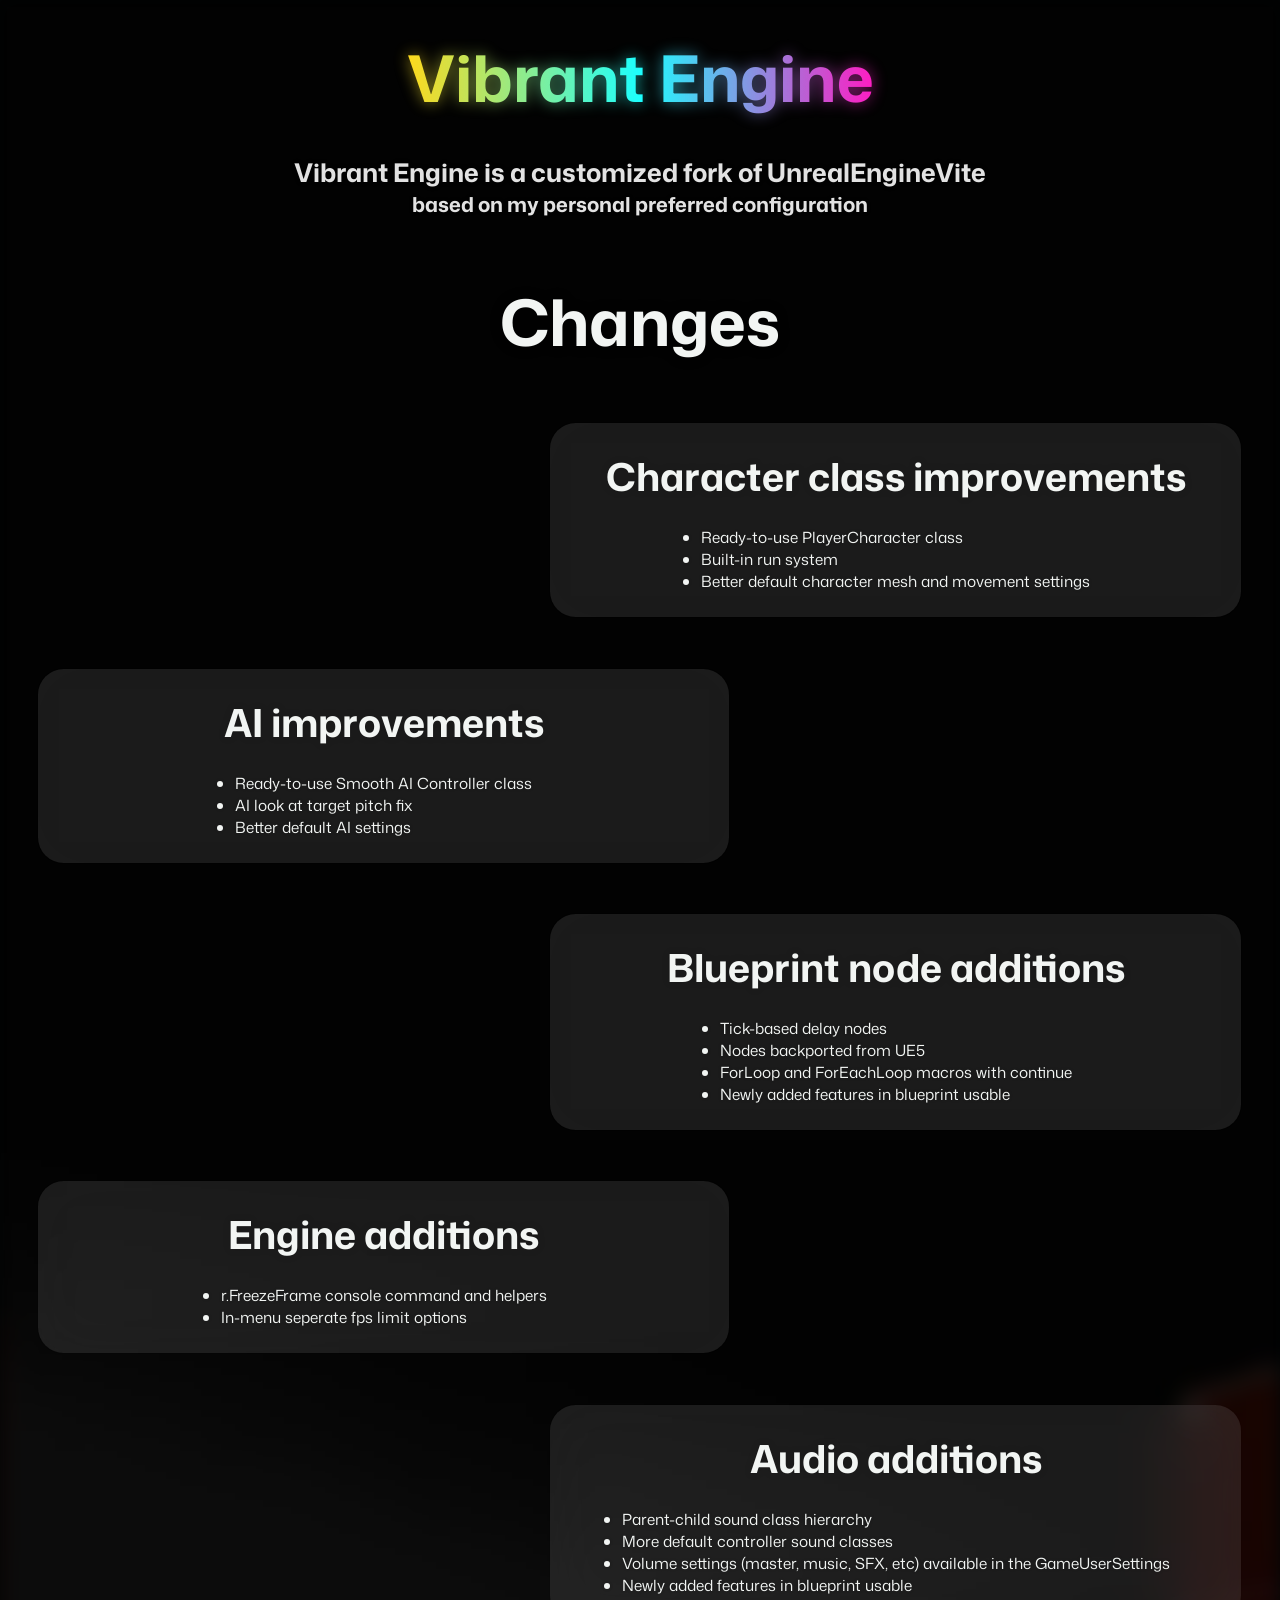
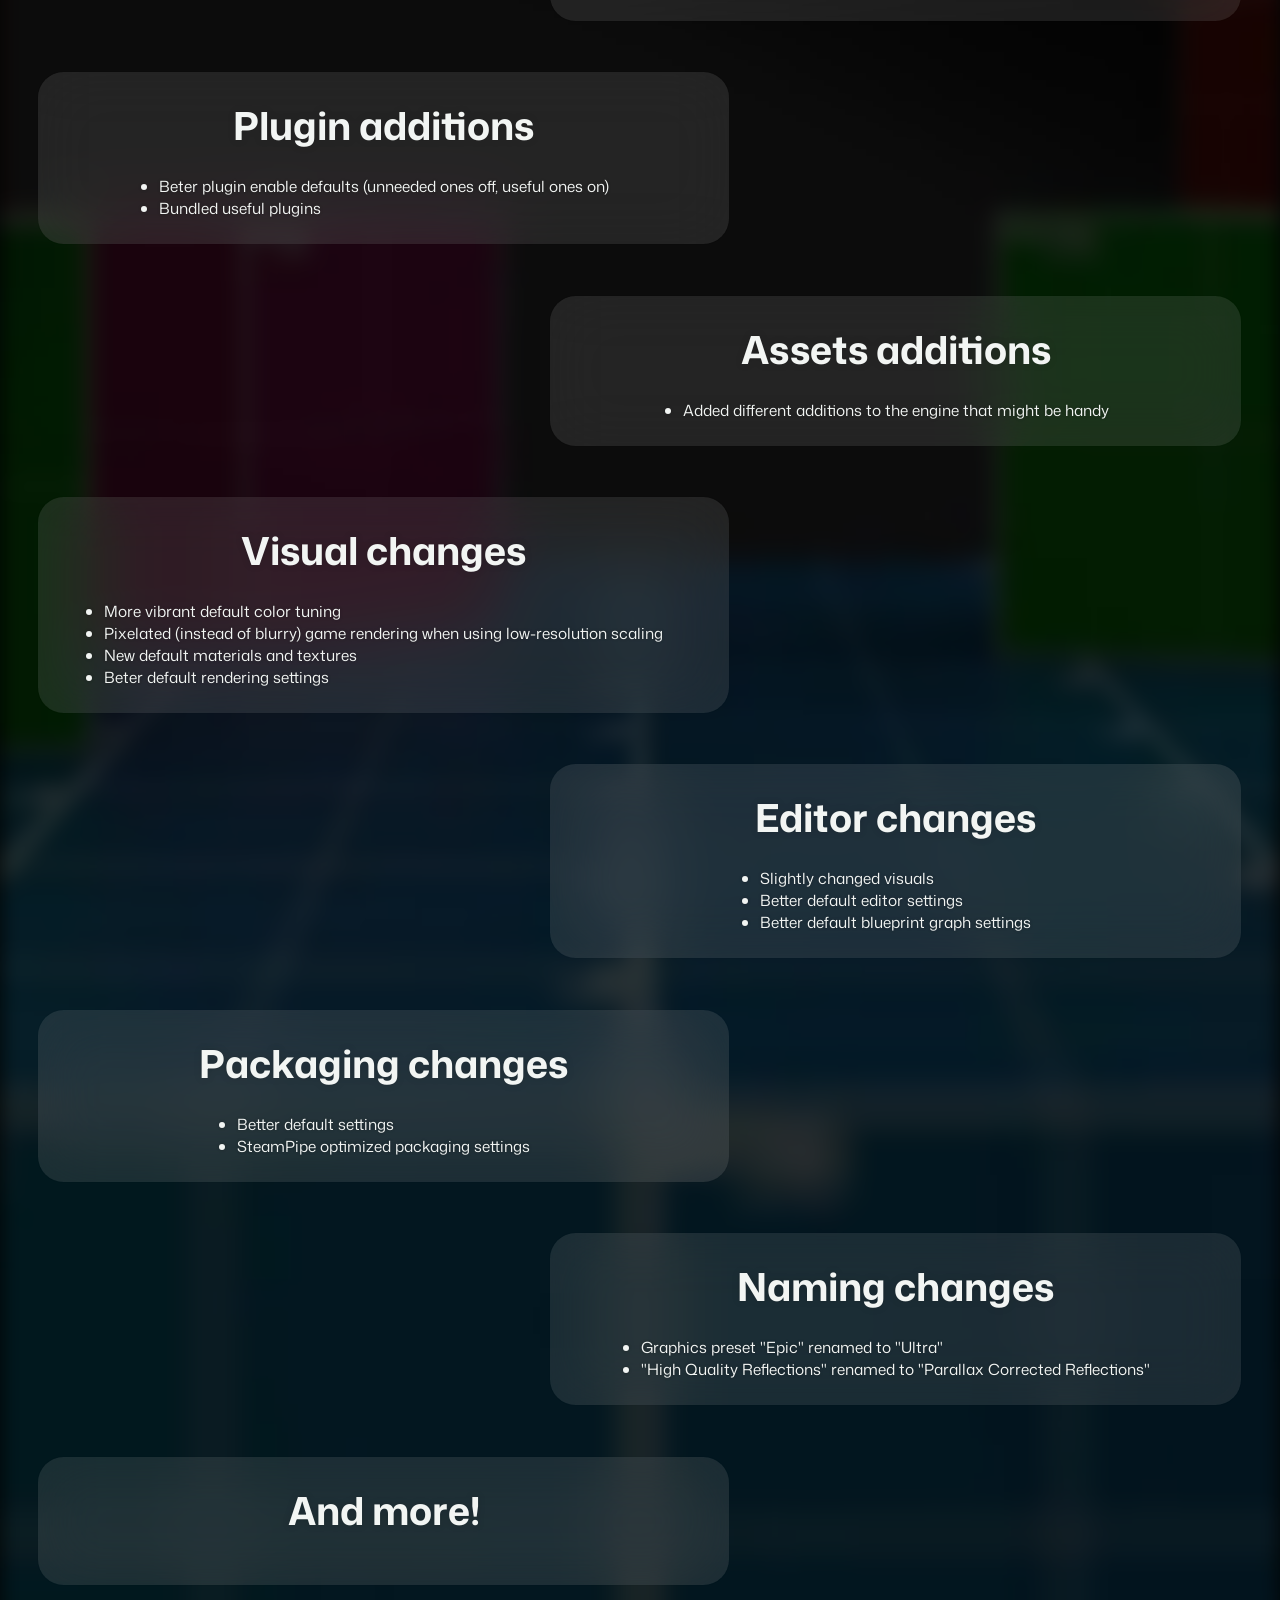
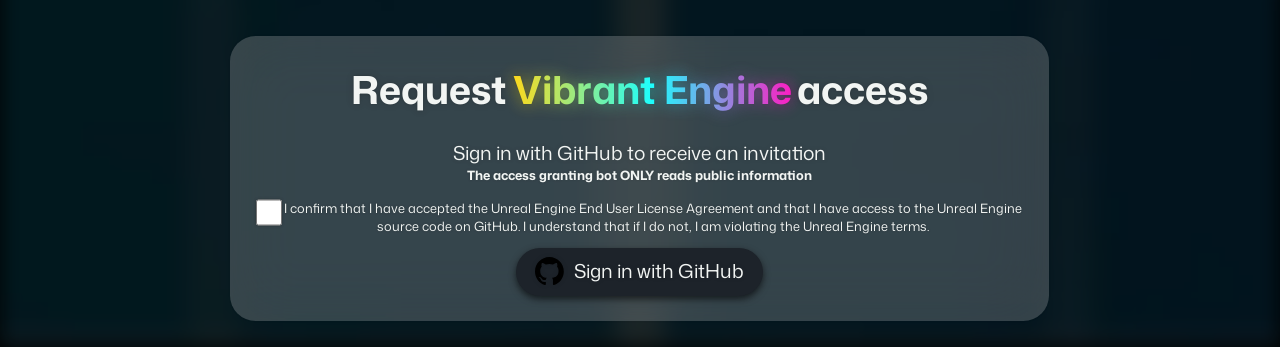
==== index.html @ f50e4d3b "boxes visual changes" ====
<!DOCTYPE html>
<html lang="en">
<head>
  <meta charset="utf-8">
  <meta name="viewport" content="width=device-width, initial-scale=1">
  <title>Request Vibrant Engine access</title>

  <link rel="preconnect" href="https://fonts.googleapis.com">
  <link rel="preconnect" href="https://fonts.gstatic.com" crossorigin>
  <link href="https://fonts.googleapis.com/css2?family=Mona+Sans:ital,wght@0,200..900;1,200..900&display=swap" rel="stylesheet">

  <link rel="stylesheet" href="assets/css/main.css" media="all">
</head>
<body style="background-color: #010303;">
  <div id="backgroundindex" class="background"></div>

  <h1 class="special">Vibrant Engine</h1>
  <h3>Vibrant Engine is a customized fork of UnrealEngineVite</h3>
  <h4>based on my personal preferred configuration</h4>

  <h1>Changes</h1>

  <div class="glass">
    <h2>Character class improvements</h2>
    <ul>
      <li>Ready-to-use PlayerCharacter class</li>
      <li>Built-in run system</li>
      <li>Better default character mesh and movement settings</li>
    </ul>
  </div>

  <div class="glass">
    <h2>AI improvements</h2>
    <ul>
      <li>Ready-to-use Smooth AI Controller class</li>
      <li>AI look at target pitch fix</li>
      <li>Better default AI settings</li>
    </ul>
  </div>

  <div class="glass">
    <h2>Blueprint node additions</h2>
    <ul>
      <li>Tick-based delay nodes</li>
      <li>Nodes backported from UE5</li>
      <li>ForLoop and ForEachLoop macros with continue</li>
      <li>Newly added features in blueprint usable</li>
    </ul>
  </div>

  <div class="glass">
    <h2>Engine additions</h2>
    <ul>
      <li>r.FreezeFrame console command and helpers</li>
      <li>In-menu seperate fps limit options</li>
    </ul>
  </div>

  <div class="glass">
    <h2>Audio additions</h2>
    <ul>
      <li>Parent-child sound class hierarchy</li>
      <li>More default controller sound classes</li>
      <li>Volume settings (master, music, SFX, etc) available in the GameUserSettings</li>
      <li>Newly added features in blueprint usable</li>
    </ul>
  </div>

  <div class="glass">
    <h2>Plugin additions</h2>
    <ul>
      <li>Beter plugin enable defaults (unneeded ones off, useful ones on)</li>
      <li>Bundled useful plugins</li>
    </ul>
  </div>

  <div class="glass">
    <h2>Assets additions</h2>
    <ul>
      <li>Added different additions to the engine that might be handy</li>
    </ul>
  </div>

  <div class="glass">
    <h2>Visual changes</h2>
    <ul>
      <li>More vibrant default color tuning</li>
      <li>Pixelated (instead of blurry) game rendering when using low-resolution scaling</li>
      <li>New default materials and textures</li>
      <li>Beter default rendering settings</li>
    </ul>
  </div>

  <div class="glass">
    <h2>Editor changes</h2>
    <ul>
      <li>Slightly changed visuals</li>
      <li>Better default editor settings</li>
      <li>Better default blueprint graph settings</li>
    </ul>
  </div>

  <div class="glass">
    <h2>Packaging changes</h2>
    <ul>
      <li>Better default settings</li>
      <li>SteamPipe optimized packaging settings</li>
    </ul>
  </div>

  <div class="glass">
    <h2>Naming changes</h2>
    <ul>
      <li>Graphics preset "Epic" renamed to "Ultra"</li>
      <li>"High Quality Reflections" renamed to "Parallax Corrected Reflections"</li>
    </ul>
  </div>

  <div class="glass">
    <h2>And more!</h2>
  </div>

  <div class="glass">
    <div class="titlerow">
      <h2>Request</h2>
      <h2 class="special">Vibrant Engine</h2>
      <h2>access</h2>
    </div>

    <p id="status">Sign in with GitHub to receive an invitation</p>
    <h5>The access granting bot ONLY reads public information</h5>

    <label class="eula-label">
      <input type="checkbox" id="eula">
      I confirm that I have accepted the Unreal Engine End User License Agreement
      and that I have access to the Unreal Engine source code on GitHub. I understand
      that if I do not, I am violating the Unreal Engine terms.
    </label>

    <button id="login">
      <svg class="githubicon" viewBox="0 0 96 96" aria-hidden="true">
        <path fill-rule="evenodd" clip-rule="evenodd" d="M48 0C21.49 0 0 21.49 0 48c0 21.21 13.75 39.2 32.82 45.55 2.4 0.44 3.28-1.04 3.28-2.31 0-1.14-0.04-4.17-0.07-8.19-13.35 2.9-16.17-6.44-16.17-6.44-2.18-5.55-5.33-7.03-5.33-7.03-4.36-2.98 0.33-2.92 0.33-2.92 4.82 0.34 7.36 4.95 7.36 4.95 4.28 7.34 11.23 5.22 13.97 3.99 0.43-3.1 1.67-5.22 3.04-6.42-10.66-1.21-21.87-5.33-21.87-23.73 0-5.24 1.87-9.53 4.94-12.89-0.49-1.21-2.14-6.1 0.47-12.71 0 0 4.03-1.29 13.2 4.92 3.83-1.07 7.94-1.6 12.02-1.62 4.08 0.02 8.19 0.55 12.02 1.62 9.16-6.21 13.18-4.92 13.18-4.92 2.62 6.61 0.97 11.5 0.48 12.71 3.08 3.36 4.93 7.65 4.93 12.89 0 18.45-11.23 22.5-21.92 23.69 1.72 1.48 3.26 4.41 3.26 8.89 0 6.42-0.06 11.6-0.06 13.18 0 1.28 0.86 2.78 3.3 2.3C82.26 87.19 96 69.2 96 48 96 21.49 74.51 0 48 0z"/>
      </svg>
      <span>Sign in with GitHub</span>
    </button>
  </div>

  <script src="assets/javascript/main.js"></script>
  <script src="assets/javascript/visuals.js"></script>
</body>
</html>
---- assets/css/main.css ----
:root {
    --background_blur: 10px;

    --glass_blur: 2.4em;
    --glass_opacity: 0.1;
    --glass_opacity_last: 0.2;

    --glass_offset: 20em;

    --main_color_white: #F2F5F3;
    --main_color_grey: #e2e2e2;
    --main_color_darkgrey: #1d232a;

    --main_title_size: 5em;
    --title_size: 3em;
    --subtitle_size: 2em;
    --tutorial_size: calc(var(--title_size) * 0.5);
    --button_size: calc(var(--title_size) * 0.5);

    --checkbox-size: 2em;
}

* {
    font-family: 'Mona Sans', 'Segoe UI', Roboto;
    text-align: center;
    color: var(--main_color_white);

    padding: 0;
    margin: 0;

    filter: drop-shadow(0 0 0.1em #00000020);
}

html {
    font-size: clamp(9px, 1vw, 16px);
}

body {
    display: flex;
    flex-direction: column;
    align-items: center;
    overflow-x: hidden;
}

h1 {
    font-size: var(--main_title_size);
    margin: calc(var(--main_title_size) * 0.1) 0;
    color: var(--main_color_white);
}

h2 {
    font-size: var(--title_size);
    margin-bottom: calc(var(--title_size) * 0.2);
}

h3 {
    font-size: var(--subtitle_size);
    color: var(--main_color_grey);
}

h4 {
    font-size: calc(var(--subtitle_size) * 0.8);
    color: var(--main_color_grey);
    margin-bottom: calc(var(--subtitle_size) * 0.6);
}

h5 {
    font-size: calc(var(--subtitle_size) * 0.5);
    padding-bottom: 1.2em;
}

ul {
    font-size: calc(var(--subtitle_size) * 0.6);
}

li {
    text-align: left;
}

.statusinformation {
    padding-bottom: 1.2em;
}

.titlerow {
    display: flex;
    flex-direction: row;
    flex-wrap: wrap;
    justify-content: center;
    gap: 0.4em;
}

.special {
    position: relative;
    display: inline-block;
    background: linear-gradient(90deg, #ffd91c, #1cffff, #ff1cc2);
    -webkit-background-clip: text;
    background-clip: text;
    -webkit-text-fill-color: transparent;
    color: transparent;
}

.special::before {
    content: "Vibrant Engine";
    position: absolute;
    inset: 0;
    z-index: -1;
    background: inherit;
    -webkit-background-clip: text;
    background-clip: text;
    -webkit-text-fill-color: transparent;
    color: transparent;
    filter: blur(8px);
    opacity: 0.6;
}

p {
    font-size: var(--tutorial_size);
}

.glass {
    display: flex;
    flex-direction: column;
    align-items: center;
    justify-content: center;

    width: min(50em, calc(100vw - 8em));
    padding: 2em;
    margin: 2em;

    border-radius: 2em;
    border: none;

    background: rgba(255, 255, 255, var(--glass_opacity));
    -webkit-backdrop-filter: blur(var(--glass_blur));
    backdrop-filter: blur(var(--glass_blur));

    --tiltX: 0deg;
    --tiltY: 0deg;
    --translateX: 0px;
    transform: translate(var(--translateX), 0) perspective(800px) rotateX(var(--tiltX)) rotateY(var(--tiltY));

    transition: all 0.1s;
}

.glass:nth-child(odd) {
    --translateX: calc(var(--glass_offset) * -1);
}

.glass:nth-child(even) {
    --translateX: var(--glass_offset);
}

.glass:last-of-type {
    --translateX: 0px;
    width: min(60em, calc(100vw - 8em));

    background: rgba(255, 255, 255, var(--glass_opacity_last));
}

.githubicon {
    height: var(--button_size);
    width: var(--button_size);
}

.button,
button {
    display: flex;
    flex-direction: row;

    gap: 0.5em;
    padding: 0.5em 1em;

    border-radius: 2em;
    border: none;

    cursor: pointer;
    
    font-size: var(--button_size);
    background: var(--main_color_darkgrey);

    transition: scale 0.2s, filter 0.2s;
    filter: drop-shadow(0 0.2em 0.2em #00000094);
}

.button:hover,
button:hover {
    scale: 0.98;
    filter: drop-shadow(0 0.1em 0.1em #00000094);
}

.background {
    position: fixed;
    top: 0;
    left: 0;
    z-index: -1;

    background-image: url('../images/background_splash.avif');
    background-repeat: no-repeat;

    filter: blur(var(--background_blur));
}

#backgroundindex {
    width: 100%;
    height: 100%;
    
    background-size: auto 100%;
    background-position: center top;

    animation: pan-background linear balance;
    animation-timeline: scroll(root);
}

#backgroundstatus {
    height: 100vh;
    width: 100vw;
    background-size: cover;
    background-position: center;
}

.eula-label {
    display: flex;
    align-items: flex-start;
    cursor: pointer;
    margin-bottom: 1em;
}

.eula-label input[type="checkbox"] {
    width: var(--checkbox-size);
    height: var(--checkbox-size);
    flex-shrink: 0;
    cursor: pointer;
}

@keyframes wave {
   50% {
      transform: scale(0.9);
   }
}

@keyframes pan-background {
    from {
        background-position: center top;
    }
    to {
        background-position: center bottom;
    }
}

@media (max-width: 900px) {
    .glass:nth-child(odd),
    .glass:nth-child(even) {
        transform: none;
    }
}
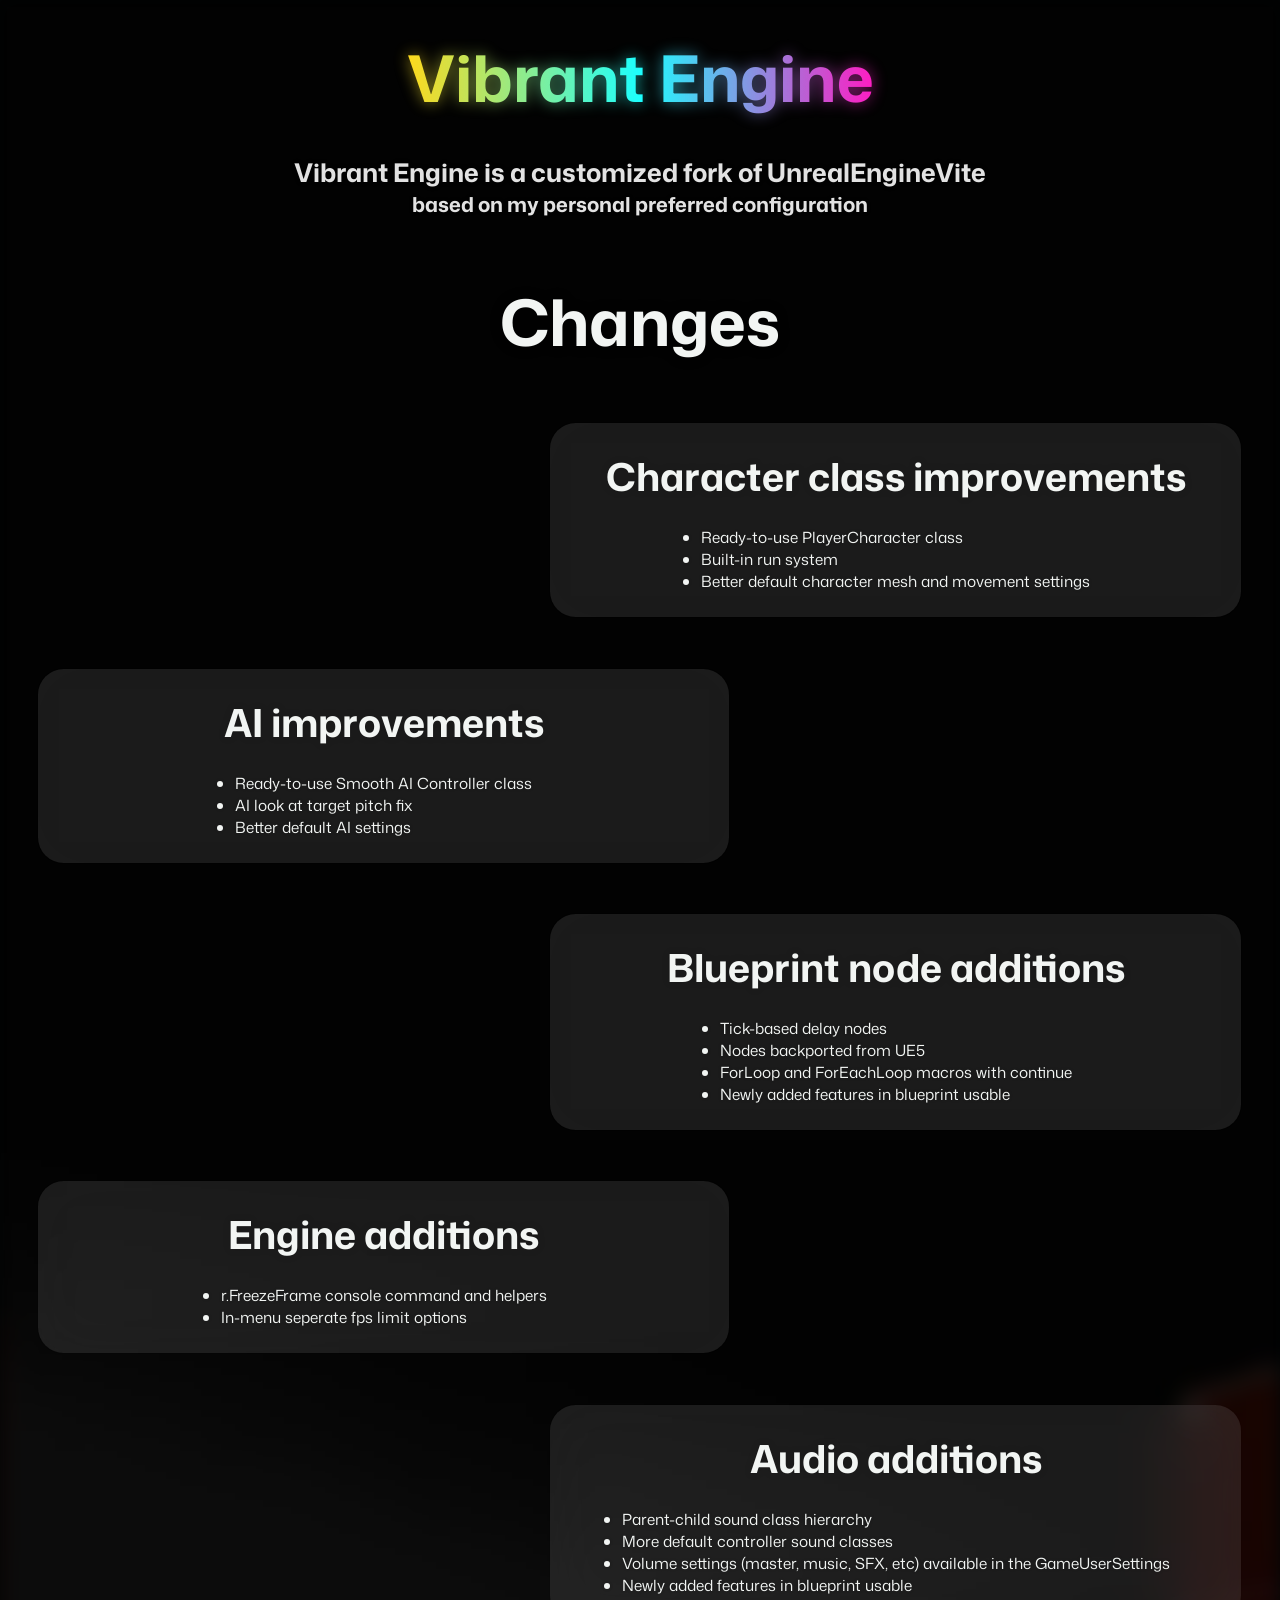
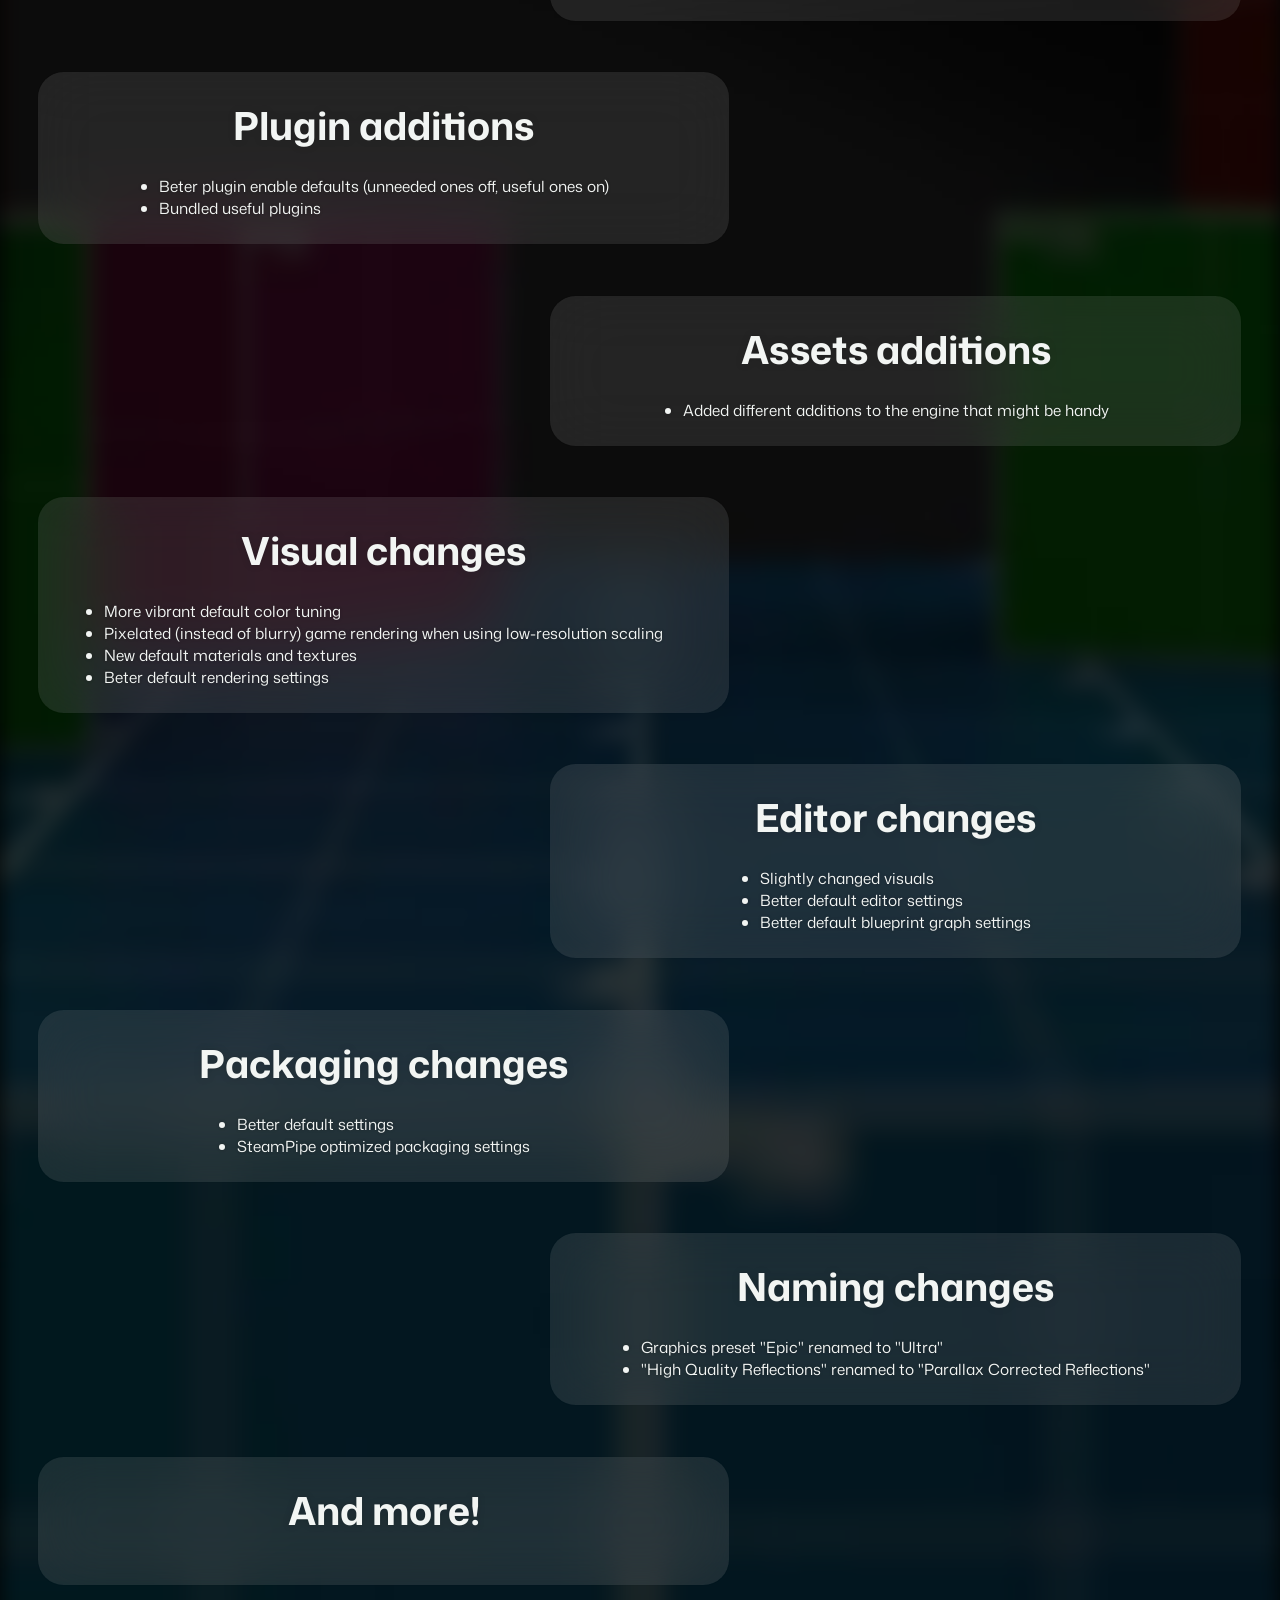
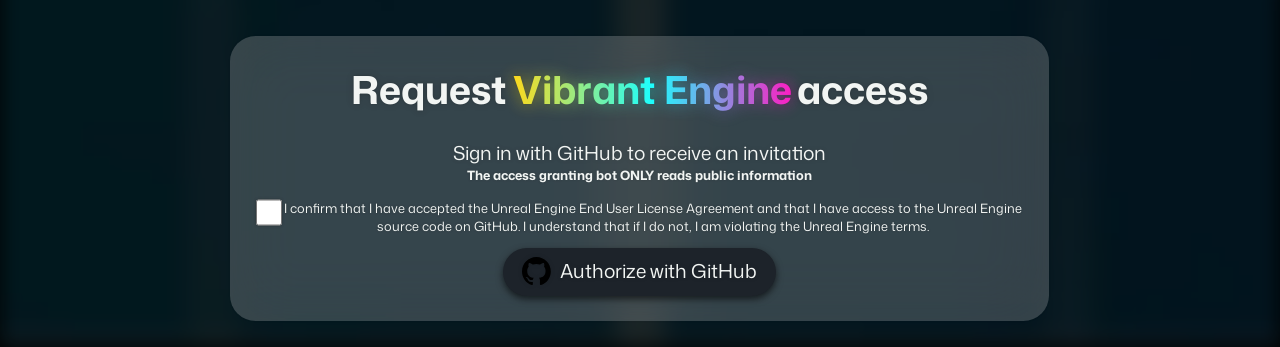
==== commit 4b882f31: "change wording" ====
--- a/index.html
+++ b/index.html
@@ -4,6 +4,13 @@
   <meta charset="utf-8">
   <meta name="viewport" content="width=device-width, initial-scale=1">
   <title>Request Vibrant Engine access</title>
+
+  <link rel="icon" type="image/png" href="assets/favicon/favicon-96x96.png" sizes="96x96" />
+  <link rel="icon" type="image/svg+xml" href="assets/favicon/favicon.svg" />
+  <link rel="shortcut icon" href="assets/favicon/favicon.ico" />
+  <link rel="apple-touch-icon" sizes="180x180" href="assets/favicon/apple-touch-icon.png" />
+  <meta name="apple-mobile-web-app-title" content="Vibrant Engine Access" />
+  <link rel="manifest" href="assets/favicon/site.webmanifest" />
 
   <link rel="preconnect" href="https://fonts.googleapis.com">
   <link rel="preconnect" href="https://fonts.gstatic.com" crossorigin>
@@ -141,7 +148,7 @@
       <svg class="githubicon" viewBox="0 0 96 96" aria-hidden="true">
         <path fill-rule="evenodd" clip-rule="evenodd" d="M48 0C21.49 0 0 21.49 0 48c0 21.21 13.75 39.2 32.82 45.55 2.4 0.44 3.28-1.04 3.28-2.31 0-1.14-0.04-4.17-0.07-8.19-13.35 2.9-16.17-6.44-16.17-6.44-2.18-5.55-5.33-7.03-5.33-7.03-4.36-2.98 0.33-2.92 0.33-2.92 4.82 0.34 7.36 4.95 7.36 4.95 4.28 7.34 11.23 5.22 13.97 3.99 0.43-3.1 1.67-5.22 3.04-6.42-10.66-1.21-21.87-5.33-21.87-23.73 0-5.24 1.87-9.53 4.94-12.89-0.49-1.21-2.14-6.1 0.47-12.71 0 0 4.03-1.29 13.2 4.92 3.83-1.07 7.94-1.6 12.02-1.62 4.08 0.02 8.19 0.55 12.02 1.62 9.16-6.21 13.18-4.92 13.18-4.92 2.62 6.61 0.97 11.5 0.48 12.71 3.08 3.36 4.93 7.65 4.93 12.89 0 18.45-11.23 22.5-21.92 23.69 1.72 1.48 3.26 4.41 3.26 8.89 0 6.42-0.06 11.6-0.06 13.18 0 1.28 0.86 2.78 3.3 2.3C82.26 87.19 96 69.2 96 48 96 21.49 74.51 0 48 0z"/>
       </svg>
-      <span>Sign in with GitHub</span>
+      <span>Authorize with GitHub</span>
     </button>
   </div>
 
--- a/assets/css/main.css
+++ b/assets/css/main.css
@@ -97,6 +97,12 @@
     background-clip: text;
     -webkit-text-fill-color: transparent;
     color: transparent;
+}
+
+.warning {
+    animation: warning-notify 0.5s both;
+    color: #f2311e;
+    filter: drop-shadow(0 0 0.2em #000000);
 }
 
 .special::before {
@@ -232,10 +238,11 @@
     cursor: pointer;
 }
 
-@keyframes wave {
-   50% {
-      transform: scale(0.9);
-   }
+@media (max-width: 900px) {
+    .glass:nth-child(odd),
+    .glass:nth-child(even) {
+        transform: none;
+    }
 }
 
 @keyframes pan-background {
@@ -247,9 +254,20 @@
     }
 }
 
-@media (max-width: 900px) {
-    .glass:nth-child(odd),
-    .glass:nth-child(even) {
-        transform: none;
-    }
-}
+@keyframes warning-notify {
+  0% {
+    transform: scale(1);
+  }
+  25% {
+    transform: scale(1.1);
+  }
+  50% {
+    transform: scale(1);
+  }
+  75% {
+    transform: scale(1.1);
+  }
+  100% {
+    transform: scale(1);
+  }
+}
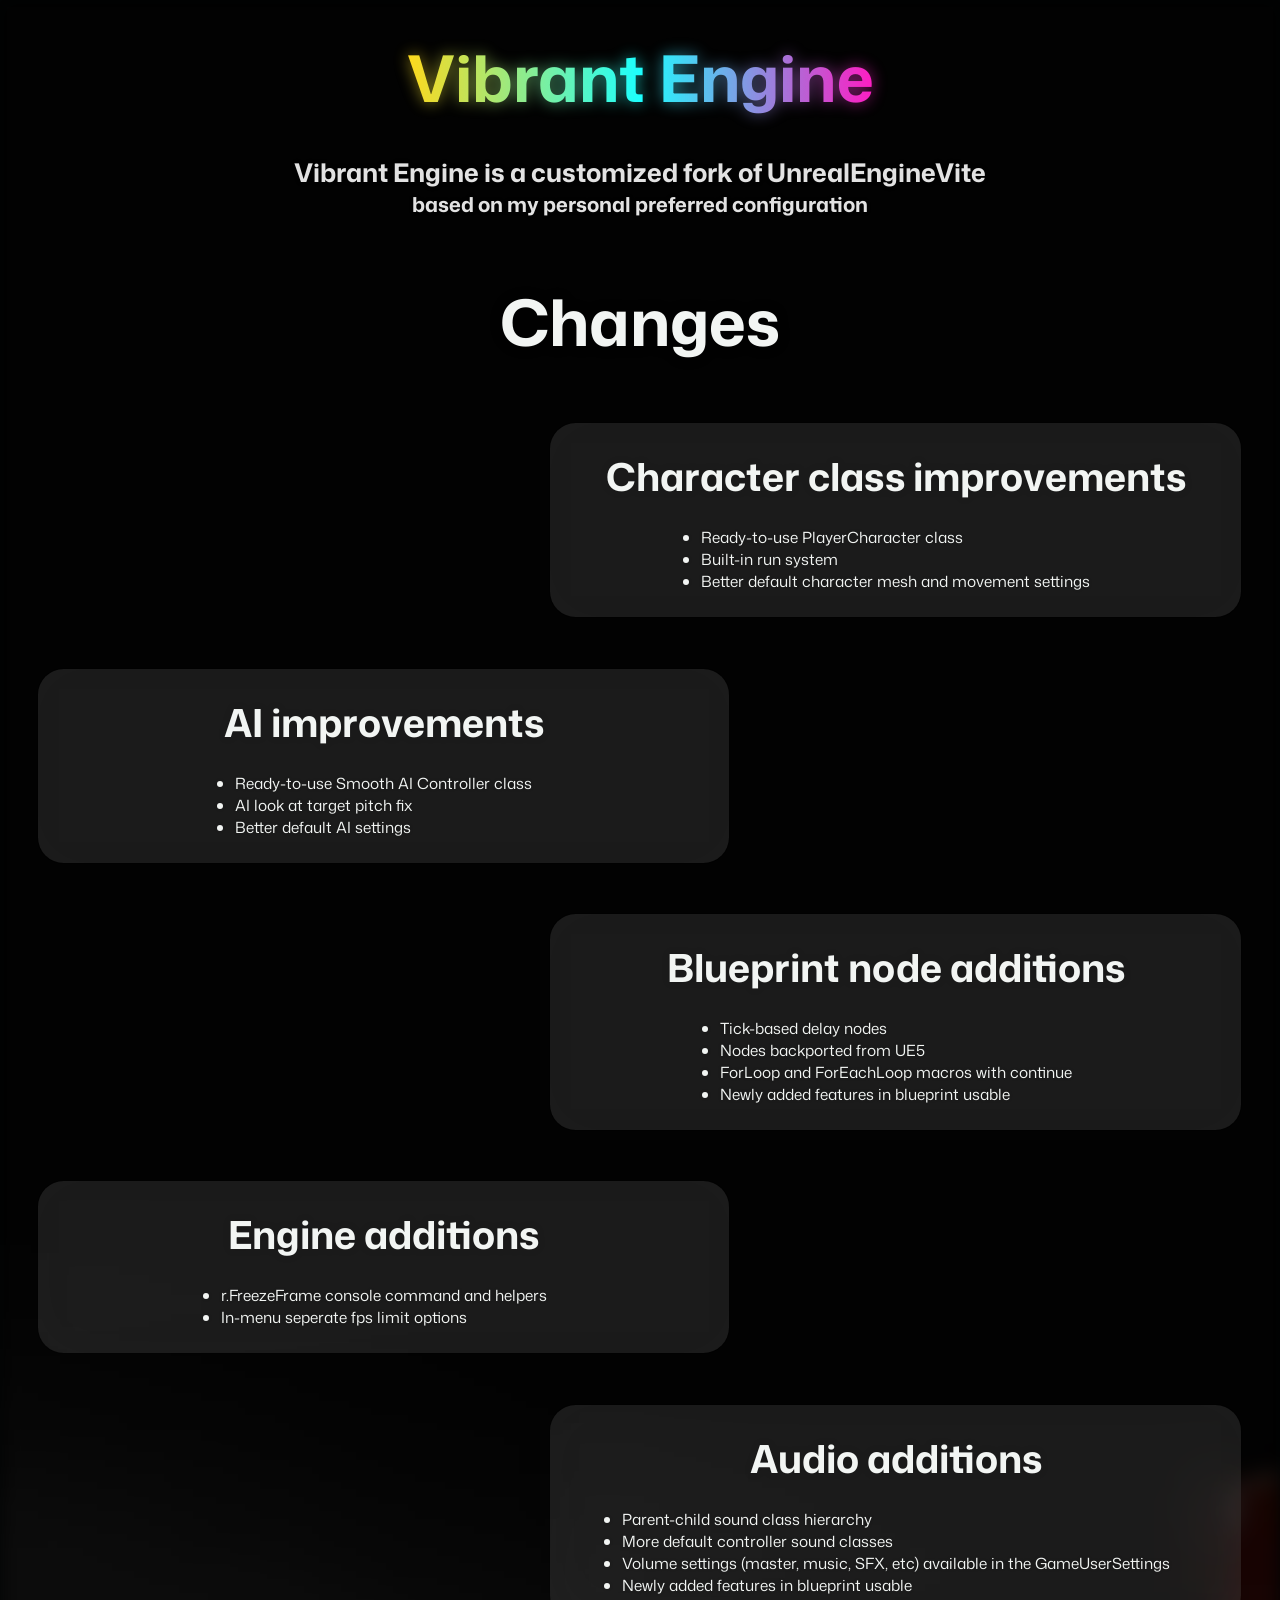
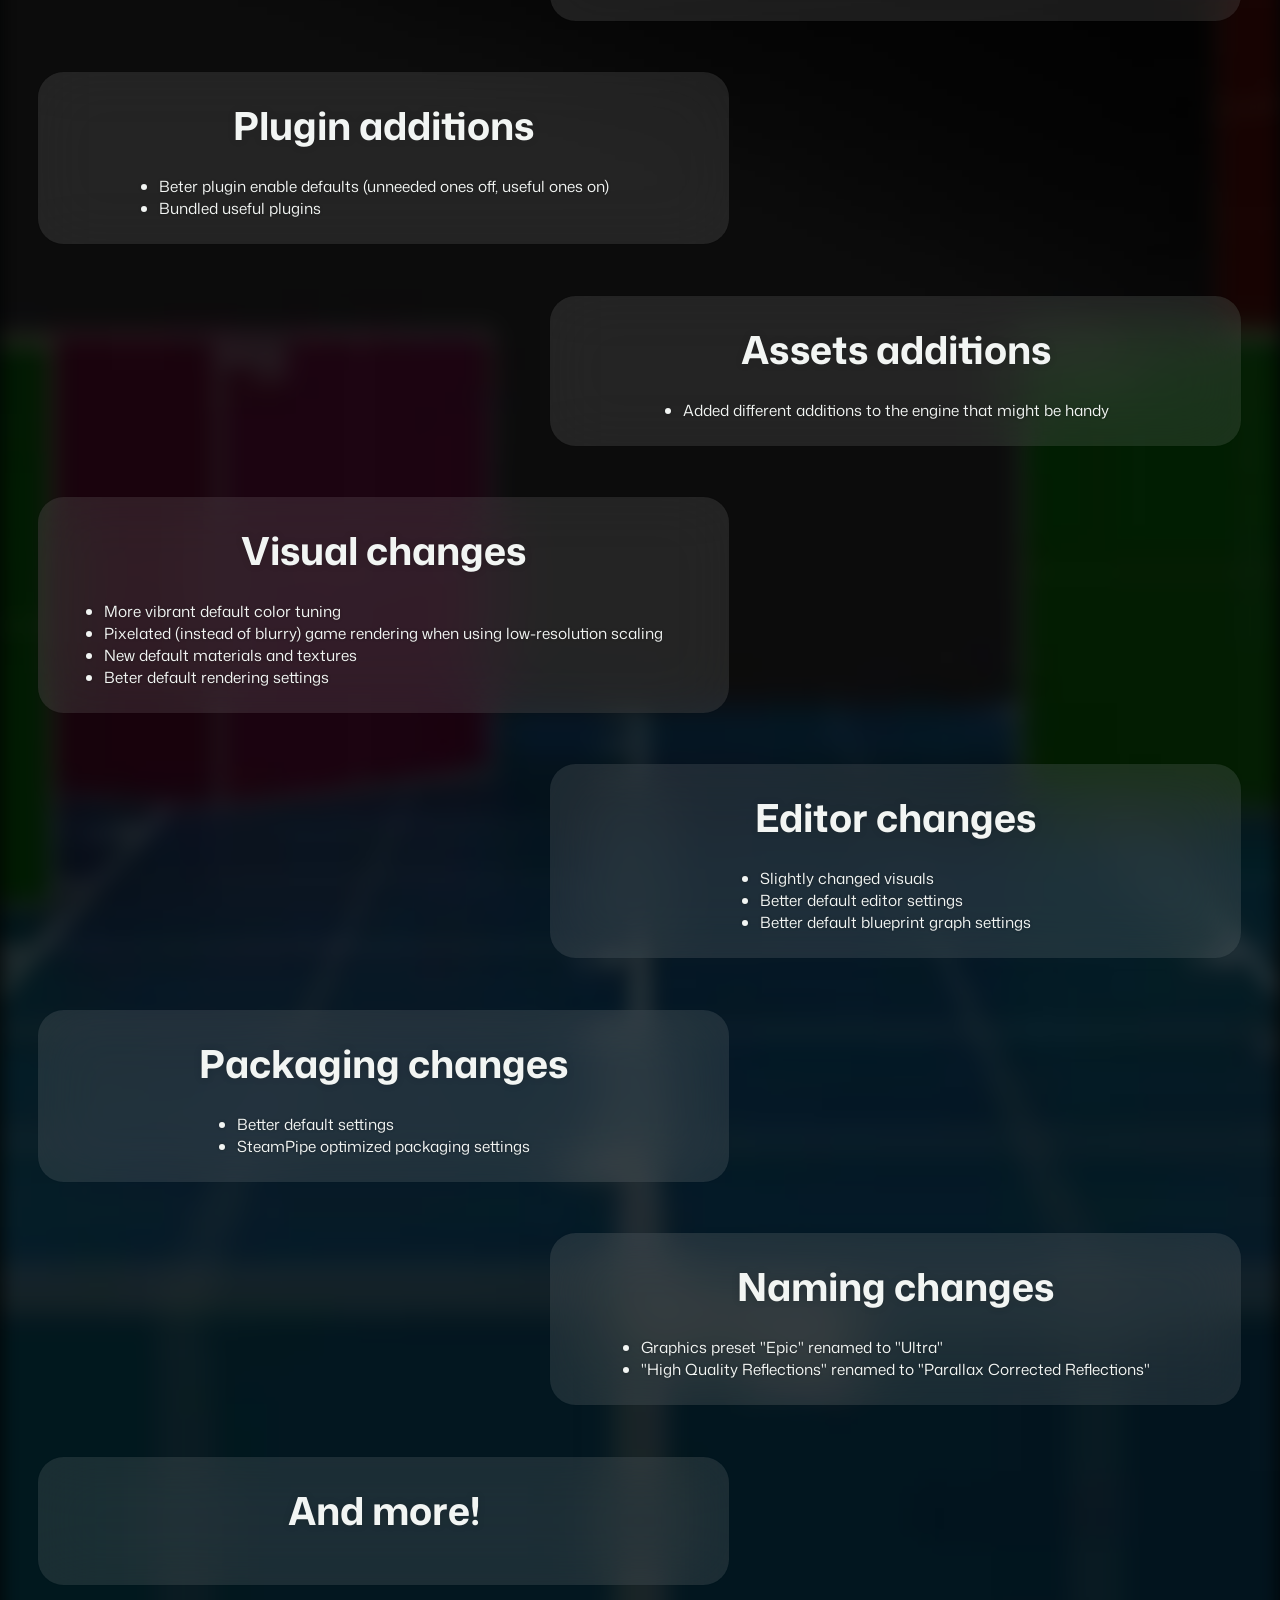
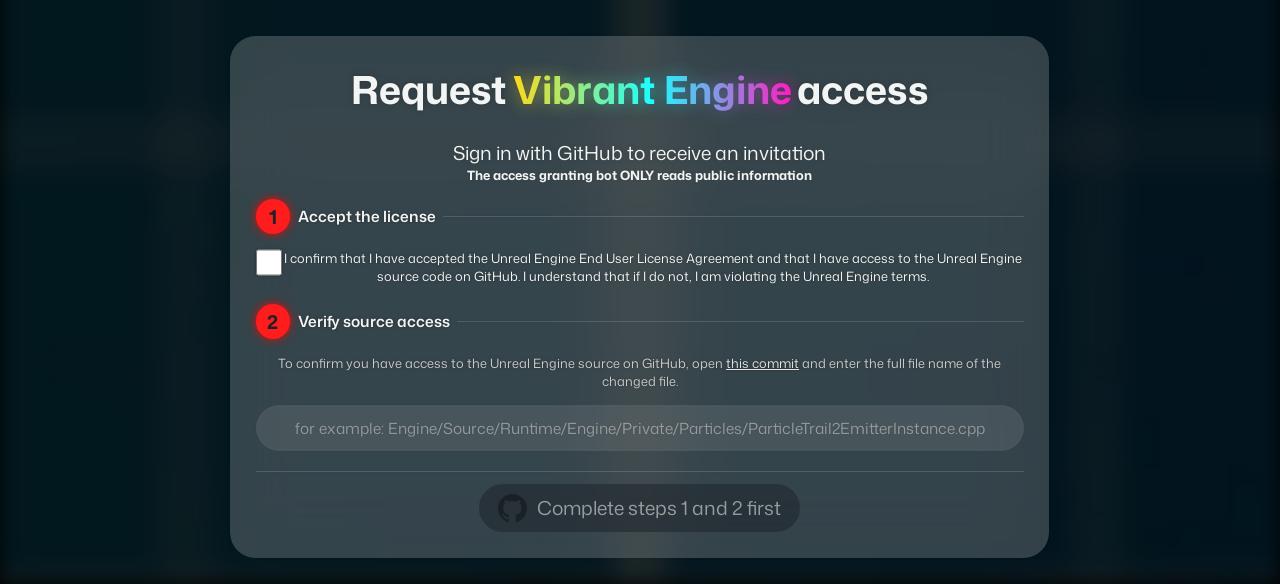
==== commit ad1dc7e4: "better verify" ====
--- a/index.html
+++ b/index.html
@@ -5,6 +5,12 @@
   <meta name="viewport" content="width=device-width, initial-scale=1">
   <title>Request Vibrant Engine access</title>
 
+  <meta name="description" content="Request access to Vibrant Engine, a fork of the UnrealEngineVite-PhysX Unreal Engine fork featuring multiple enhancements on UnrealEngineVite-PhysX based on my personal workflow and preferred settings.">
+  <meta name="keywords" content="Vibrant Engine, Unreal Engine fork, UE4, UE4.27, game development, game engine, blueprint nodes, UnrealEngineVite, ueVite, UnrealEngineVite-PhysX">
+  <meta name="author" content="Vibrant Pixels">
+
+  <link rel="canonical" href="https://vibrantpixls.github.io/VibrantEngineAccess/">
+
   <link rel="icon" type="image/png" href="assets/favicon/favicon-96x96.png" sizes="96x96" />
   <link rel="icon" type="image/svg+xml" href="assets/favicon/favicon.svg" />
   <link rel="shortcut icon" href="assets/favicon/favicon.ico" />
@@ -12,6 +18,17 @@
   <meta name="apple-mobile-web-app-title" content="Vibrant Engine Access" />
   <link rel="manifest" href="assets/favicon/site.webmanifest" />
 
+  <script type="application/ld+json">
+  {
+    "@context": "https://schema.org",
+    "@type": "SoftwareApplication",
+    "name": "Vibrant Engine",
+    "operatingSystem": "Windows",
+    "applicationCategory": "DeveloperApplication",
+    "description": "A fork of the UnrealEngineVite-PhysX Unreal Engine fork featuring multiple enhancements."
+  }
+  </script>
+
   <link rel="preconnect" href="https://fonts.googleapis.com">
   <link rel="preconnect" href="https://fonts.gstatic.com" crossorigin>
   <link href="https://fonts.googleapis.com/css2?family=Mona+Sans:ital,wght@0,200..900;1,200..900&display=swap" rel="stylesheet">
@@ -137,14 +154,39 @@
     <p id="status">Sign in with GitHub to receive an invitation</p>
     <h5>The access granting bot ONLY reads public information</h5>
 
-    <label class="eula-label">
-      <input type="checkbox" id="eula">
-      I confirm that I have accepted the Unreal Engine End User License Agreement
-      and that I have access to the Unreal Engine source code on GitHub. I understand
-      that if I do not, I am violating the Unreal Engine terms.
-    </label>
-
-    <button id="login">
+    <div class="step">
+      <div class="stepheader">
+        <span class="stepnumber">1</span>
+        <span class="steptitle">Accept the license</span>
+        <span class="stepline"></span>
+      </div>
+
+      <label class="eula-label">
+        <input type="checkbox" id="eula">
+        I confirm that I have accepted the Unreal Engine End User License Agreement
+        and that I have access to the Unreal Engine source code on GitHub. I understand
+        that if I do not, I am violating the Unreal Engine terms.
+      </label>
+    </div>
+
+    <div class="step">
+      <div class="stepheader">
+        <span class="stepnumber">2</span>
+        <span class="steptitle">Verify source access</span>
+        <span class="stepline"></span>
+      </div>
+
+      <p class="awnserP">
+        To confirm you have access to the Unreal Engine source on GitHub, open 
+        <a href="https://github.com/EpicGames/UnrealEngine/commit/abe6918faba1377669256b2d36d1e523b6a912b8" target="_blank" rel="noopener">this commit</a>
+        and enter the full file name of the changed file.
+      </p>
+      <input type="text" id="answer" autocomplete="off" placeholder="for example: Engine/Source/Runtime/Engine/Private/Particles/ParticleTrail2EmitterInstance.cpp">
+    </div>
+
+    <hr class="divider">
+
+    <button id="login" disabled>
       <svg class="githubicon" viewBox="0 0 96 96" aria-hidden="true">
         <path fill-rule="evenodd" clip-rule="evenodd" d="M48 0C21.49 0 0 21.49 0 48c0 21.21 13.75 39.2 32.82 45.55 2.4 0.44 3.28-1.04 3.28-2.31 0-1.14-0.04-4.17-0.07-8.19-13.35 2.9-16.17-6.44-16.17-6.44-2.18-5.55-5.33-7.03-5.33-7.03-4.36-2.98 0.33-2.92 0.33-2.92 4.82 0.34 7.36 4.95 7.36 4.95 4.28 7.34 11.23 5.22 13.97 3.99 0.43-3.1 1.67-5.22 3.04-6.42-10.66-1.21-21.87-5.33-21.87-23.73 0-5.24 1.87-9.53 4.94-12.89-0.49-1.21-2.14-6.1 0.47-12.71 0 0 4.03-1.29 13.2 4.92 3.83-1.07 7.94-1.6 12.02-1.62 4.08 0.02 8.19 0.55 12.02 1.62 9.16-6.21 13.18-4.92 13.18-4.92 2.62 6.61 0.97 11.5 0.48 12.71 3.08 3.36 4.93 7.65 4.93 12.89 0 18.45-11.23 22.5-21.92 23.69 1.72 1.48 3.26 4.41 3.26 8.89 0 6.42-0.06 11.6-0.06 13.18 0 1.28 0.86 2.78 3.3 2.3C82.26 87.19 96 69.2 96 48 96 21.49 74.51 0 48 0z"/>
       </svg>
--- a/assets/css/main.css
+++ b/assets/css/main.css
@@ -8,6 +8,7 @@
     --glass_offset: 20em;
 
     --main_color_white: #F2F5F3;
+    --main_color_offwhite: #c9c9c9;
     --main_color_grey: #e2e2e2;
     --main_color_darkgrey: #1d232a;
 
@@ -17,7 +18,12 @@
     --tutorial_size: calc(var(--title_size) * 0.5);
     --button_size: calc(var(--title_size) * 0.5);
 
-    --checkbox-size: 2em;
+    --checkbox_size: 2em;
+    --checkbox_text_size: 1em;
+
+    --stepcolor: #ff1c1c;
+    --stepcolordone: #1cff20;
+    --stepshadowsize: 0.5em;
 }
 
 * {
@@ -75,6 +81,19 @@
 
 li {
     text-align: left;
+}
+
+.awnserP,
+.awnserP a {
+    font-size: var(--checkbox_text_size);
+}
+
+.awnserP {
+    color: var(--main_color_offwhite);
+}
+
+.awnserP a {
+    color: var(--main_color_grey);
 }
 
 .statusinformation {
@@ -194,6 +213,17 @@
     filter: drop-shadow(0 0.1em 0.1em #00000094);
 }
 
+button:disabled {
+    cursor: not-allowed;
+    opacity: 0.5;
+    filter: none;
+}
+
+button:disabled:hover {
+    scale: 1;
+    filter: none;
+}
+
 .background {
     position: fixed;
     top: 0;
@@ -228,14 +258,105 @@
     display: flex;
     align-items: flex-start;
     cursor: pointer;
-    margin-bottom: 1em;
+    font-size: var(--checkbox_text_size);
 }
 
 .eula-label input[type="checkbox"] {
-    width: var(--checkbox-size);
-    height: var(--checkbox-size);
+    width: var(--checkbox_size);
+    height: var(--checkbox_size);
     flex-shrink: 0;
     cursor: pointer;
+}
+
+input[type="text"] {
+    width: min(100%, calc(var(--checkbox_size) * 30));
+    height: calc(var(--checkbox_size) * 1.5);
+    margin-top: 1em;
+    padding: 0 1.2em;
+    box-sizing: border-box;
+
+    font-size: calc(var(--button_size) * 0.8);
+    color: var(--main_color_white);
+
+    background: rgba(255, 255, 255, var(--glass_opacity)); 
+
+    border: none;
+    outline: none;
+    border-radius: 2em;
+    transition: background 0.2s;
+}
+
+input[type="text"]:focus {
+    background: rgba(255, 255, 255, 0.15);
+}
+
+input[type="text"]::placeholder {
+    color: var(--main_color_offwhite);
+    opacity: 0.6;
+}
+
+.divider {
+    width: 100%;
+    height: 0.08em;
+    margin-bottom: 1em;
+
+    border: none;
+    border-radius: 1em;
+    background: rgba(255, 255, 255, 0.15);
+}
+
+.step {
+    display: flex;
+    flex-direction: column;
+    align-items: center;
+    width: 100%;
+    margin-bottom: 1.5em;
+}
+
+.stepheader {
+    display: flex;
+    flex-direction: row;
+    align-items: center;
+    gap: 0.6em;
+
+    width: 100%;
+    margin-bottom: 1.2em;
+}
+
+.stepnumber {
+    display: flex;
+    align-items: center;
+    justify-content: center;
+    flex-shrink: 0;
+
+    width: 1.8em;
+    height: 1.8em;
+    border-radius: 50%;
+
+    font-size: var(--button_size);
+    font-weight: 700;
+
+    background: var(--stepcolor);
+    box-shadow: 0 0 var(--stepshadowsize) var(--stepcolor);
+    color: var(--main_color_darkgrey);
+}
+
+.stepnumber.done {
+    background: var(--stepcolordone);
+    box-shadow: 0 0 var(--stepshadowsize) var(--stepcolordone);
+}
+
+.steptitle {
+    font-size: calc(var(--button_size) * 0.8);
+    font-weight: 600;
+    white-space: nowrap;
+}
+
+.stepline {
+    flex: 1;
+    height: 0.08em;
+    border-radius: 1em;
+    background: rgba(255, 255, 255, 0.15);
 }
 
 @media (max-width: 900px) {
